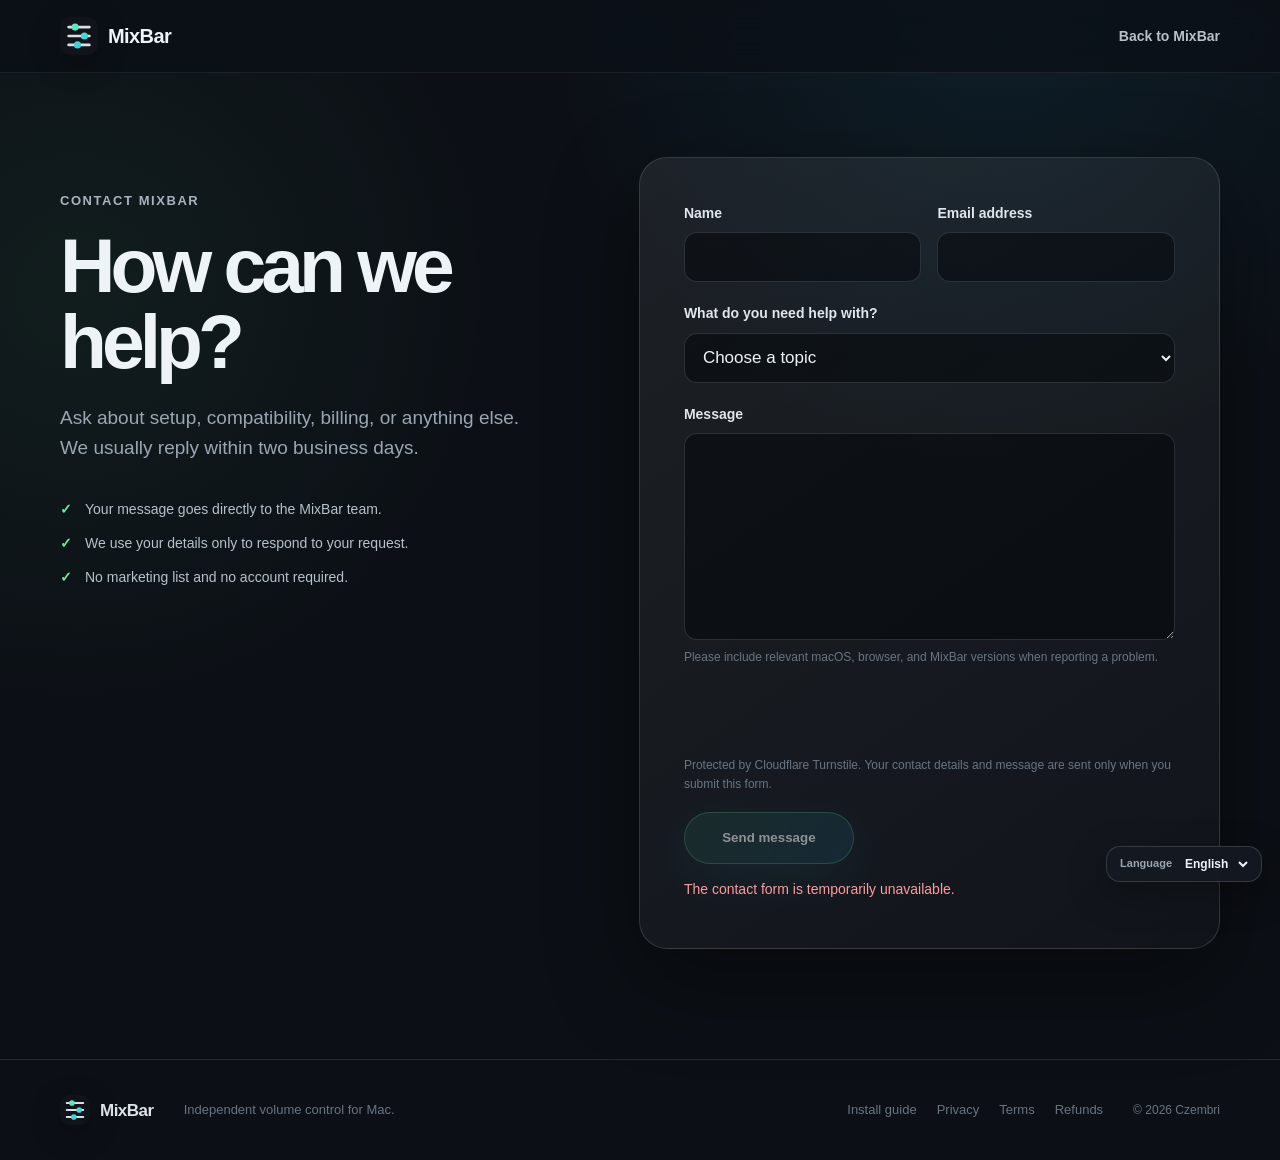
==== contact.html @ eb2a1075 "Switch MixBar to a  one-time purchase" ====
<!doctype html>
<html lang="en">
<head>
  <meta charset="utf-8">
  <meta name="viewport" content="width=device-width, initial-scale=1">
  <meta name="theme-color" content="#0c1016">
  <meta name="description" content="Contact the MixBar team for product, billing, and technical support.">
  <link rel="canonical" href="https://getmixbar.com/contact.html">
  <title>Contact — MixBar</title>
  <link rel="icon" href="assets/mixbar-mark.svg" type="image/svg+xml">
  <link rel="stylesheet" href="styles.css">
  <link rel="stylesheet" href="contact.css">
</head>
<body>
  <a class="skip-link" href="#contact-form">Skip to the contact form</a>
  <header class="site-header">
    <nav class="shell nav" aria-label="Primary navigation">
      <a class="brand" href="index.html"><img src="assets/mixbar-mark.svg" width="38" height="38" alt=""><span>MixBar</span></a>
      <div class="nav-links"><a href="index.html">Back to MixBar</a></div>
    </nav>
  </header>

  <main class="contact-page">
    <section class="shell contact-layout">
      <div class="contact-intro">
        <div class="eyebrow">Contact MixBar</div>
        <h1>How can we help?</h1>
        <p>Ask about setup, compatibility, billing, or anything else. We usually reply within two business days.</p>
        <ul class="contact-promises">
          <li>Your message goes directly to the MixBar team.</li>
          <li>We use your details only to respond to your request.</li>
          <li>No marketing list and no account required.</li>
        </ul>
      </div>

      <div class="contact-card">
        <form id="contact-form" novalidate>
          <div class="field-row">
            <div class="form-field">
              <label for="contact-name">Name</label>
              <input id="contact-name" name="name" type="text" autocomplete="name" minlength="2" maxlength="100" required>
            </div>
            <div class="form-field">
              <label for="contact-email">Email address</label>
              <input id="contact-email" name="email" type="email" inputmode="email" autocomplete="email" maxlength="254" required>
            </div>
          </div>

          <div class="form-field">
            <label for="contact-subject">What do you need help with?</label>
            <select id="contact-subject" name="subject" required>
              <option value="">Choose a topic</option>
              <option value="General question">General question</option>
              <option value="Technical support">Technical support</option>
              <option value="Billing and purchase">Billing and purchase</option>
              <option value="Refund request">Refund request</option>
              <option value="Feedback">Feedback</option>
            </select>
          </div>

          <div class="form-field">
            <label for="contact-message">Message</label>
            <textarea id="contact-message" name="message" rows="7" minlength="20" maxlength="5000" aria-describedby="message-hint" required></textarea>
            <p class="field-hint" id="message-hint">Please include relevant macOS, browser, and MixBar versions when reporting a problem.</p>
          </div>

          <div class="honeypot" aria-hidden="true">
            <label for="contact-company">Company website</label>
            <input id="contact-company" name="company" type="text" tabindex="-1" autocomplete="off">
          </div>
          <input id="contact-started-at" name="startedAt" type="hidden">

          <div id="contact-turnstile" class="turnstile-slot" aria-label="Anti-spam verification"></div>
          <p class="privacy-note">Protected by Cloudflare Turnstile. Your contact details and message are sent only when you submit this form.</p>
          <button class="button button-primary contact-submit" type="submit" disabled>Send message</button>
          <p id="contact-status" class="contact-status" role="status" aria-live="polite"></p>
        </form>
      </div>
    </section>
  </main>

  <footer>
    <div class="shell footer-grid">
      <a class="brand" href="index.html"><img src="assets/mixbar-mark.svg" width="30" height="30" alt=""><span>MixBar</span></a>
      <p>Independent volume control for Mac.</p>
      <div><a href="install.html">Install guide</a><a href="privacy.html">Privacy</a><a href="terms.html">Terms</a><a href="refunds.html">Refunds</a></div>
      <small>© 2026 Czembri</small>
    </div>
  </footer>

  <script src="site-config.js?v=20261002-3"></script>
  <script src="translations.js?v=20261002-3"></script>
  <script src="i18n.js"></script>
  <script src="contact.js"></script>
</body>
</html>
---- styles.css ----
:root {
  --ink: #eef3f7;
  --muted: #9aa6b2;
  --dim: #687481;
  --line: rgba(255, 255, 255, 0.1);
  --panel: #151a22;
  --panel-2: #1b212b;
  --ground: #0c1016;
  --green: #69ee9c;
  --blue: #25bff2;
  --accent: linear-gradient(120deg, var(--green), var(--blue));
  --radius: 24px;
  --shadow: 0 32px 90px rgba(0, 0, 0, 0.45);
}

* { box-sizing: border-box; }
html { scroll-behavior: smooth; }
body {
  margin: 0;
  overflow-x: hidden;
  color: var(--ink);
  background:
    radial-gradient(circle at 78% 2%, rgba(37, 191, 242, 0.08), transparent 28rem),
    radial-gradient(circle at 6% 25%, rgba(105, 238, 156, 0.06), transparent 26rem),
    var(--ground);
  font-family: -apple-system, BlinkMacSystemFont, "SF Pro Text", "Helvetica Neue", sans-serif;
  font-size: 17px;
  line-height: 1.6;
  -webkit-font-smoothing: antialiased;
}

a { color: inherit; text-decoration: none; }
img { display: block; max-width: 100%; }
button, a { -webkit-tap-highlight-color: transparent; }
.shell { width: min(1160px, calc(100% - 44px)); margin-inline: auto; }
.skip-link { position: fixed; top: -80px; left: 16px; padding: 10px 16px; background: white; color: black; z-index: 100; }
.skip-link:focus { top: 16px; }

.sandbox-banner {
  position: relative;
  z-index: 60;
  padding: 9px 20px;
  color: #07120d;
  background: var(--green);
  text-align: center;
  font-size: 13px;
  font-weight: 800;
}

.site-header {
  position: sticky;
  top: 0;
  z-index: 50;
  background: rgba(12, 16, 22, 0.78);
  border-bottom: 1px solid rgba(255,255,255,.07);
  backdrop-filter: blur(20px) saturate(150%);
}
.nav { height: 72px; display: flex; align-items: center; gap: 36px; }
.brand { display: inline-flex; align-items: center; gap: 10px; font: 800 20px/1 "Avenir Next", -apple-system, sans-serif; letter-spacing: -.03em; }
.brand img { border-radius: 10px; box-shadow: 0 8px 30px rgba(0,0,0,.3); }
.nav-links { margin-left: auto; display: flex; align-items: center; gap: 30px; }
.nav-links a { color: #b8c1ca; font-size: 14px; font-weight: 600; }
.nav-links a:hover { color: white; }
.nav-contact {
  color: var(--green);
  font-size: 14px;
  font-weight: 750;
  white-space: nowrap;
}
.nav-contact:hover { color: white; }

.button {
  display: inline-flex;
  align-items: center;
  justify-content: center;
  min-height: 52px;
  padding: 0 24px;
  border: 1px solid rgba(255,255,255,.13);
  border-radius: 999px;
  background: rgba(255,255,255,.06);
  color: white;
  font-weight: 700;
  line-height: 1;
  box-shadow: 0 10px 35px rgba(0,0,0,.2);
  transition: transform .2s ease, border-color .2s ease, background .2s ease;
}
.button:hover { transform: translateY(-2px); border-color: rgba(255,255,255,.25); }
.button-small { min-height: 40px; padding-inline: 18px; font-size: 14px; }
.button-primary {
  justify-content: flex-start;
  gap: 16px;
  padding-block: 14px;
  color: #fff;
  border: 1px solid rgba(105, 238, 156, .36);
  background:
    linear-gradient(120deg, rgba(105, 238, 156, .15), rgba(37, 191, 242, .18)),
    #121b24;
  box-shadow: 0 15px 45px rgba(37, 191, 242, .13);
  line-height: 1.25;
  text-align: left;
  white-space: normal;
}
.button-primary.checkout-link::after {
  content: "↗";
  flex: 0 0 auto;
  margin-left: auto;
  color: var(--green);
  font-size: 1.15em;
  line-height: 1;
}
.button-primary.checkout-link {
  flex-shrink: 0;
  white-space: nowrap;
}
.button-primary:hover {
  border-color: rgba(105, 238, 156, .72);
  background:
    linear-gradient(120deg, rgba(105, 238, 156, .22), rgba(37, 191, 242, .25)),
    #15212b;
  box-shadow: 0 18px 50px rgba(105,238,156,.18);
}
.button-full { width: 100%; }

.hero { min-height: 760px; display: grid; grid-template-columns: 1fr .92fr; align-items: center; gap: 68px; padding-block: 92px 100px; }
.hero-copy, .product-stage { min-width: 0; }
.eyebrow { color: #a8b2bd; font-size: 13px; font-weight: 800; letter-spacing: .12em; text-transform: uppercase; }
.hero .eyebrow { display: flex; align-items: center; gap: 9px; }
.hero .eyebrow span { width: 8px; height: 8px; border-radius: 99px; background: var(--green); box-shadow: 0 0 18px var(--green); }
h1, h2, h3 { font-family: "Avenir Next", -apple-system, sans-serif; margin-top: 0; }
h1 { max-width: 670px; margin-bottom: 28px; font-size: clamp(58px, 7vw, 94px); line-height: .99; letter-spacing: -.065em; }
h1 em { color: transparent; background: var(--accent); background-clip: text; font-style: normal; }
.hero-lede { max-width: 620px; color: #b7c0c9; font-size: 20px; line-height: 1.55; }
.hero-actions { display: flex; align-items: center; gap: 24px; margin-top: 34px; }
.text-link { color: #d6dde4; font-weight: 700; }
.text-link span { margin-left: 4px; color: var(--green); }
.trust-list { display: flex; flex-wrap: wrap; gap: 18px; padding: 0; margin: 32px 0 0; list-style: none; color: var(--dim); font-size: 13px; font-weight: 600; }
.trust-list li::before { content: "✓"; margin-right: 6px; color: var(--green); }

.product-stage { position: relative; min-width: 0; perspective: 1200px; }
.stage-glow { position: absolute; inset: 8% -12% -2%; background: radial-gradient(circle, rgba(37,191,242,.22), rgba(105,238,156,.08) 38%, transparent 70%); filter: blur(35px); }
.menu-panel {
  position: relative;
  width: min(100%, 485px);
  margin-inline: auto;
  padding: 25px;
  overflow: hidden;
  background: linear-gradient(150deg, rgba(28,33,42,.98), rgba(14,18,25,.98));
  border: 1px solid rgba(255,255,255,.15);
  border-radius: 29px;
  box-shadow: var(--shadow);
  transform: rotateY(-5deg) rotateX(1deg);
}
.menu-panel::before { content: ""; position: absolute; inset: 0; pointer-events: none; background: linear-gradient(130deg, rgba(255,255,255,.07), transparent 28%); }
.panel-head, .channel-title, .tabs-label, .panel-foot { display: flex; align-items: center; justify-content: space-between; }
.panel-head { position: relative; margin-bottom: 28px; font: 800 23px/1 "Avenir Next", -apple-system, sans-serif; }
.active-label { display: flex; align-items: center; gap: 7px; color: var(--green); font: 700 13px/1 -apple-system, sans-serif; }
.active-label i, .tabs-label i, .live-dot { width: 7px; height: 7px; border-radius: 50%; background: var(--green); box-shadow: 0 0 10px rgba(105,238,156,.55); }
.master-row, .app-row, .tab-row { display: flex; align-items: center; gap: 16px; }
.round-icon { flex: 0 0 45px; height: 45px; display: grid; place-items: center; border-radius: 50%; background: #454c56; font-size: 25px; }
.channel-main { flex: 1; min-width: 0; }
.channel-title { margin-bottom: 8px; }
.channel-title strong { font-size: 18px; }
.channel-title span, .tab-row > b { color: #aab3bd; font: 700 14px/1 -apple-system, sans-serif; }
.slider { position: relative; height: 6px; border-radius: 99px; background: #3c424d; }
.slider span { position: absolute; inset: 0 auto 0 0; width: var(--level); border-radius: inherit; background: linear-gradient(90deg, #188df6, #23c9f0); }
.slider i { position: absolute; top: 50%; left: var(--level); width: 19px; height: 19px; border-radius: 50%; background: #eef1f3; transform: translate(-50%,-50%); box-shadow: 0 3px 10px rgba(0,0,0,.25); }
.divider { height: 1px; margin: 25px 0; background: var(--line); }
.app-group { padding: 3px 0 13px; }
.app-icon { flex: 0 0 42px; height: 42px; display: grid; place-items: center; border-radius: 11px; color: white; font-size: 20px; font-weight: 900; }
.app-icon.chrome { background: conic-gradient(#f6d647, #eb4c3d, #37ad63, #438bf2, #f6d647); border: 4px solid #f6f7f8; }
.app-icon.music { background: linear-gradient(145deg, #fb4b81, #8d55f7); }
.tabs-card { margin: 16px 0 0 58px; padding: 16px 17px 4px; border-radius: 16px; background: #20252f; border: 1px solid rgba(255,255,255,.05); }
.tabs-label { margin-bottom: 3px; color: #929ca7; font-size: 10px; letter-spacing: .08em; }
.tabs-label span { display: flex; align-items: center; gap: 6px; font-weight: 800; }
.tabs-label b { color: #66717d; font-weight: 600; }
.tab-row { padding: 13px 0; border-top: 1px solid rgba(255,255,255,.07); }
.tabs-label + .tab-row { border-top: 0; }
.tab-orbit { color: #778390; }
.tab-title { display: flex; flex-direction: column; margin-bottom: 9px; line-height: 1.25; }
.tab-title strong { overflow: hidden; font-size: 13px; text-overflow: ellipsis; white-space: nowrap; }
.tab-title small { color: #77838e; }
.slider.small { height: 4px; }
.slider.small i { width: 14px; height: 14px; }
.app-row.compact { margin-top: 16px; }
.panel-foot { margin: 25px -25px -25px; padding: 17px 25px; border-top: 1px solid var(--line); color: #a5afb9; font-size: 13px; }

.problem-strip { border-block: 1px solid var(--line); background: rgba(255,255,255,.018); }
.strip-grid { display: grid; grid-template-columns: repeat(3,1fr); }
.strip-grid p { margin: 0; padding: 28px 20px; color: #8995a0; text-align: center; font-size: 15px; }
.strip-grid p + p { border-left: 1px solid var(--line); }

.section { padding-block: 125px; }
.section-heading { max-width: 760px; margin-bottom: 55px; }
.section-heading h2, .browser-copy h2, .privacy h2, .pricing-copy h2, .closing-cta h2 { margin: 12px 0 0; font-size: clamp(38px, 5vw, 62px); line-height: 1.08; letter-spacing: -.045em; }
.section-intro { max-width: 680px; margin: 20px 0 0; color: var(--muted); font-size: 19px; }
.feature-grid { display: grid; grid-template-columns: repeat(3,1fr); gap: 18px; }
.feature-card { min-height: 295px; padding: 32px; background: linear-gradient(145deg, rgba(255,255,255,.055), rgba(255,255,255,.022)); border: 1px solid var(--line); border-radius: var(--radius); }
.feature-wide { grid-column: span 2; }
.feature-icon { width: 44px; height: 44px; display: grid; place-items: center; margin-bottom: 52px; border-radius: 13px; color: #0b1611; background: var(--accent); font-size: 22px; font-weight: 800; }
.feature-card h3 { margin-bottom: 10px; font-size: 24px; letter-spacing: -.025em; }
.feature-card p { max-width: 540px; margin: 0; color: var(--muted); }
.mini-mixer { display: grid; gap: 13px; margin-top: 28px; }
.mini-mixer span { display: grid; grid-template-columns: 80px 1fr; align-items: center; gap: 16px; color: #9ca7b1; font-size: 12px; }
.mini-mixer i { position: relative; height: 4px; border-radius: 99px; background: #353c47; }
.mini-mixer i::before { content: ""; position: absolute; inset: 0 auto 0 0; width: var(--mini); border-radius: inherit; background: var(--accent); }

.included-section { padding-block: 125px; border-top: 1px solid var(--line); background: linear-gradient(180deg, rgba(255,255,255,.018), transparent); }
.capability-grid { display: grid; grid-template-columns: repeat(2, 1fr); gap: 18px; }
.capability-card { padding: 36px; border: 1px solid var(--line); border-radius: var(--radius); background: #11161d; }
.capability-kicker { margin: 0 0 10px; color: var(--green); font-size: 11px; font-weight: 800; letter-spacing: .12em; text-transform: uppercase; }
.capability-card h3 { margin-bottom: 24px; font-size: 25px; letter-spacing: -.025em; }
.check-list { display: grid; gap: 12px; margin: 0; padding: 0; list-style: none; color: #aeb8c2; font-size: 15px; }
.check-list li { position: relative; padding-left: 25px; }
.check-list li::before { content: "✓"; position: absolute; left: 0; color: var(--green); font-weight: 800; }

.browser-section { padding-block: 125px; overflow: hidden; border-block: 1px solid var(--line); background: #10151d; }
.browser-layout { display: grid; grid-template-columns: .9fr 1fr; align-items: center; gap: 100px; }
.browser-copy p { max-width: 570px; color: var(--muted); font-size: 19px; }
.browser-badges { display: flex; flex-wrap: wrap; gap: 9px; margin-top: 30px; }
.browser-badges span { padding: 7px 13px; border: 1px solid rgba(105,238,156,.2); border-radius: 99px; background: rgba(105,238,156,.07); color: #bceccc; font-size: 12px; font-weight: 700; }
.browser-badges .muted { border-color: var(--line); background: rgba(255,255,255,.03); color: #8995a0; }
.browser-stack { position: relative; min-height: 420px; }
.stack-card { position: absolute; left: 5%; right: 5%; padding: 24px 26px; border: 1px solid rgba(255,255,255,.12); border-radius: 22px; background: #1b222c; box-shadow: 0 25px 70px rgba(0,0,0,.32); }
.stack-card > span, .stack-card > b { font-size: 14px; }
.stack-card > b { float: right; color: var(--dim); }
.back-card { top: 15px; opacity: .38; transform: translateX(45px) rotate(3deg); }
.mid-card { top: 85px; opacity: .65; transform: translateX(-25px) rotate(-2deg); }
.front-card { top: 170px; padding: 29px; background: linear-gradient(145deg, #232b36, #181e27); }
.front-card > div:first-child { display: flex; align-items: center; gap: 11px; }
.front-card small { display: block; margin: 7px 0 28px 18px; color: var(--dim); }
.large-level { position: relative; height: 7px; margin-right: 58px; border-radius: 99px; background: #3a424d; }
.large-level span { display: block; height: 100%; width: var(--level); border-radius: inherit; background: var(--accent); }
.large-level i { position: absolute; top: 50%; left: var(--level); width: 20px; height: 20px; border-radius: 50%; background: white; transform: translate(-50%, -50%); box-shadow: 0 3px 10px rgba(0,0,0,.25); }
.large-level b { position: absolute; top: 50%; left: calc(100% + 16px); color: #acb6c0; font-size: 14px; transform: translateY(-50%); }
.compatibility-wrap { margin-top: 85px; }
.compatibility-table { overflow: hidden; border: 1px solid var(--line); border-radius: 20px; background: rgba(255,255,255,.02); }
.compatibility-row { display: grid; grid-template-columns: .7fr .8fr .8fr 1.7fr; align-items: center; min-height: 66px; border-top: 1px solid var(--line); }
.compatibility-row:first-child { border-top: 0; }
.compatibility-row > * { padding: 15px 22px; }
.compatibility-row span { color: #a9b4be; font-size: 14px; }
.compatibility-head { min-height: 48px; background: rgba(255,255,255,.035); }
.compatibility-head span { color: #6f7c89; font-size: 10px; font-weight: 800; letter-spacing: .1em; text-transform: uppercase; }
.compatibility-note { max-width: 850px; margin: 16px 4px 0; color: var(--dim); font-size: 12px; }

.privacy { padding-block: 110px; }
.privacy-card { display: grid; grid-template-columns: auto 1fr .65fr; align-items: center; gap: 38px; padding: 50px; border: 1px solid rgba(105,238,156,.18); border-radius: 28px; background: linear-gradient(120deg, rgba(105,238,156,.07), rgba(37,191,242,.04)); }
.privacy-seal { width: 88px; height: 88px; display: grid; place-items: center; border-radius: 24px; color: var(--green); background: rgba(105,238,156,.08); border: 1px solid rgba(105,238,156,.15); font-size: 48px; }
.privacy h2 { font-size: clamp(34px, 4vw, 50px); }
.privacy p { max-width: 650px; color: var(--muted); }
.privacy ul { margin: 0; padding: 0; list-style: none; color: #b7c1cb; font-size: 14px; }
.privacy li { padding: 6px 0; }
.privacy li::before { content: "✓"; margin-right: 9px; color: var(--green); }

.steps { display: grid; grid-template-columns: repeat(3,1fr); gap: 1px; margin: 0; padding: 0; overflow: hidden; border: 1px solid var(--line); border-radius: var(--radius); list-style: none; background: var(--line); }
.steps li { min-height: 280px; padding: 35px; background: #11161d; }
.steps span { display: inline-block; margin-bottom: 65px; color: var(--green); font: 800 13px/1 "Avenir Next", -apple-system, sans-serif; }
.steps h3 { font-size: 22px; }
.steps p { color: var(--muted); }

.pricing-section { padding-block: 125px; border-block: 1px solid var(--line); background: linear-gradient(140deg, #101921, #0d1218 58%); }
.pricing-layout { display: grid; grid-template-columns: 1fr 470px; align-items: center; gap: 100px; }
.pricing-copy p { max-width: 520px; color: var(--muted); font-size: 19px; }
.price-card { position: relative; padding: 40px; border: 1px solid rgba(255,255,255,.15); border-radius: 28px; background: linear-gradient(150deg, rgba(255,255,255,.09), rgba(255,255,255,.035)); box-shadow: var(--shadow); }
.launch-pill { display: inline-flex; padding: 7px 11px; border-radius: 99px; color: #b8efcb; background: rgba(105,238,156,.1); font-size: 11px; font-weight: 800; letter-spacing: .09em; text-transform: uppercase; }
.price { display: flex; align-items: flex-start; gap: 4px; margin: 21px 0 0; font: 800 78px/.9 "Avenir Next", -apple-system, sans-serif; letter-spacing: -.06em; }
.price > span { margin-top: 8px; font-size: 26px; }
.price small { align-self: flex-end; margin: 0 0 7px 9px; color: var(--muted); font: 600 13px/1.2 -apple-system, sans-serif; letter-spacing: 0; }
.regular-price { margin: 13px 0 28px; color: var(--dim); font-size: 13px; }
.price-card ul { padding: 24px 0; margin: 0; border-top: 1px solid var(--line); list-style: none; }
.price-card li { padding: 6px 0; color: #c5cdd5; font-size: 14px; }
.price-card li::before { content: "✓"; margin-right: 10px; color: var(--green); }
.price-note { margin: 13px 0 0; color: var(--dim); text-align: center; font-size: 11px; }
.checkout-trust { display: flex; flex-wrap: wrap; justify-content: center; gap: 7px 15px; margin-top: 17px; color: #7d8995; font-size: 10px; }
.checkout-trust span::before { content: "✓"; margin-right: 5px; color: var(--green); }

.faq-list { border-top: 1px solid var(--line); }
.faq details { border-bottom: 1px solid var(--line); }
.faq summary { position: relative; padding: 25px 48px 25px 0; cursor: pointer; list-style: none; font: 700 19px/1.35 "Avenir Next", -apple-system, sans-serif; }
.faq summary::-webkit-details-marker { display: none; }
.faq summary::after { content: "+"; position: absolute; right: 8px; top: 24px; color: var(--green); font-size: 25px; font-weight: 400; }
.faq details[open] summary::after { content: "−"; }
.faq details p { max-width: 760px; margin: -7px 0 25px; color: var(--muted); }

.closing-cta { padding-block: 125px; text-align: center; }
.closing-cta img { margin-inline: auto; border-radius: 18px; }
.closing-cta h2 { margin-top: 24px; }
.closing-cta p { color: var(--muted); font-size: 18px; }
.closing-cta .button { margin-top: 14px; }

footer { padding-block: 35px; border-top: 1px solid var(--line); color: var(--dim); }
.footer-grid { display: grid; grid-template-columns: auto 1fr auto auto; align-items: center; gap: 30px; }
.footer-grid .brand { color: #dbe2e8; font-size: 17px; }
.footer-grid p { margin: 0; font-size: 13px; }
.footer-grid > div { display: flex; flex-wrap: wrap; gap: 8px 20px; font-size: 13px; }
.footer-grid a:hover { color: white; }
.footer-grid small { font-size: 12px; }

.language-picker {
  position: fixed;
  right: 18px;
  bottom: 18px;
  z-index: 90;
  display: flex;
  align-items: center;
  gap: 9px;
  padding: 8px 10px 8px 13px;
  border: 1px solid rgba(255,255,255,.14);
  border-radius: 14px;
  background: rgba(21,26,34,.92);
  box-shadow: 0 12px 36px rgba(0,0,0,.34);
  backdrop-filter: blur(18px);
}
.language-picker label { color: var(--muted); font-size: 11px; font-weight: 700; }
.language-picker select {
  max-width: 105px;
  border: 0;
  outline: 0;
  background: transparent;
  color: var(--ink);
  font: 700 12px/1 -apple-system, sans-serif;
}

.translation-notice {
  border-left: 3px solid var(--green);
  color: var(--muted);
  font-size: 14px;
  padding-left: 12px;
}

.reveal { opacity: 0; transform: translateY(18px); transition: opacity .65s ease, transform .65s ease; }
.reveal.visible { opacity: 1; transform: none; }

.legal { max-width: 760px; padding-block: 100px 140px; }
.legal h1 { font-size: clamp(48px, 7vw, 72px); }
.legal h2 { margin-top: 46px; font-size: 25px; }
.legal p, .legal li { color: var(--muted); }
.legal .updated { color: var(--dim); font-size: 13px; }

.download-page {
  min-height: 100vh;
  display: grid;
  place-items: center;
  padding: 40px 22px;
  background:
    radial-gradient(circle at 50% 0, rgba(37, 191, 242, .13), transparent 34rem),
    radial-gradient(circle at 15% 85%, rgba(105, 238, 156, .08), transparent 30rem),
    var(--ground);
}
.download-page .legal-shell {
  width: min(720px, 100%);
  margin: auto;
  padding: clamp(34px, 6vw, 64px);
  border: 1px solid rgba(255, 255, 255, .13);
  border-radius: 30px;
  background: linear-gradient(145deg, rgba(27, 33, 43, .96), rgba(14, 18, 25, .98));
  box-shadow: var(--shadow);
  text-align: center;
}
.download-page .brand {
  width: fit-content;
  margin: 0 auto 42px;
}
.download-page .brand img {
  width: 42px;
  height: 42px;
  border-radius: 12px;
}
.download-page .eyebrow { margin: 0 0 14px; color: var(--green); }
.download-page h1 {
  max-width: 640px;
  margin: 0 auto 24px;
  font-size: clamp(42px, 6vw, 68px);
  line-height: 1.03;
  letter-spacing: -.05em;
}
.download-page #download-status {
  max-width: 590px;
  margin: 0 auto 28px;
  color: var(--muted);
}
.download-page #secure-download { min-width: min(100%, 290px); }
.download-page #download-help {
  margin-top: 38px;
  padding-top: 34px;
  border-top: 1px solid var(--line);
  text-align: left;
}
.download-page #download-help h2 { margin-bottom: 20px; text-align: center; font-size: 25px; }
.download-page #download-help ol { max-width: 570px; margin: 0 auto; padding-left: 25px; color: var(--muted); }
.download-page #download-help li + li { margin-top: 8px; }
.download-page #download-help a,
.download-page .legal-contact a { color: var(--green); text-decoration: underline; text-underline-offset: 3px; }
.download-page .legal-contact { margin: 30px 0 0; color: var(--dim); font-size: 14px; }

@media (max-width: 940px) {
  .nav-links { display: none; }
  .nav-contact { margin-left: auto; }
  .hero { grid-template-columns: 1fr; gap: 75px; padding-top: 75px; }
  .hero-copy { text-align: center; }
  .hero .eyebrow, .hero-actions, .trust-list { justify-content: center; }
  .hero-lede { margin-inline: auto; }
  .menu-panel { transform: none; }
  .feature-grid { grid-template-columns: repeat(2,1fr); }
  .capability-grid { grid-template-columns: 1fr; }
  .browser-layout, .pricing-layout { grid-template-columns: 1fr; gap: 65px; }
  .browser-stack { max-width: 600px; width: 100%; margin-inline: auto; }
  .privacy-card { grid-template-columns: auto 1fr; }
  .privacy-card ul { grid-column: 2; }
  .steps { grid-template-columns: 1fr; }
  .steps li { min-height: 0; }
  .steps span { margin-bottom: 35px; }
  .price-card { width: min(100%, 520px); }
}

@media (max-width: 650px) {
  body { font-size: 16px; }
  .shell { width: min(calc(100% - 28px), 1160px); }
  .nav { height: 64px; gap: 12px; }
  .nav .brand { flex-shrink: 0; }
  .nav-contact { font-size: 12px; }
  .nav .button { min-height: 36px; padding-inline: 14px; font-size: 12px; }
  .hero { min-height: auto; padding-block: 60px 80px; }
  h1 { font-size: clamp(42px, 12vw, 54px); }
  .hero-lede { font-size: 17px; }
  .hero-actions { flex-direction: column; gap: 17px; }
  .button-primary.checkout-link { width: 100%; max-width: 420px; padding-inline: 18px; gap: 10px; font-size: 14px; white-space: nowrap; }
  .trust-list { gap: 8px 14px; }
  .menu-panel { padding: 19px; border-radius: 22px; }
  .tabs-card { margin-left: 0; }
  .panel-foot { margin-inline: -19px; margin-bottom: -19px; padding-inline: 19px; }
  .strip-grid { grid-template-columns: 1fr; }
  .strip-grid p + p { border-left: 0; border-top: 1px solid var(--line); }
  .section, .browser-section, .pricing-section { padding-block: 85px; }
  .feature-grid { grid-template-columns: 1fr; }
  .feature-wide { grid-column: auto; }
  .feature-card { min-height: 0; }
  .feature-icon { margin-bottom: 36px; }
  .browser-stack { min-height: 360px; }
  .front-card { top: 145px; }
  .compatibility-wrap { margin-top: 55px; }
  .compatibility-head { display: none; }
  .compatibility-row { grid-template-columns: 1fr; gap: 6px; padding: 19px 20px; }
  .compatibility-row > * { padding: 0; }
  .compatibility-row span { display: flex; justify-content: space-between; gap: 18px; }
  .compatibility-row span::before { content: attr(data-label); color: #65717d; font-size: 10px; font-weight: 800; letter-spacing: .08em; text-transform: uppercase; }
  .privacy-card { grid-template-columns: 1fr; padding: 30px; }
  .privacy-card ul { grid-column: auto; }
  .pricing-layout { gap: 45px; }
  .price-card { padding: 28px; }
  .price { font-size: 65px; }
  .footer-grid { grid-template-columns: 1fr auto; }
  .footer-grid p { display: none; }
  .footer-grid > div { grid-row: 2; max-width: 270px; }
  .footer-grid small { grid-row: 2; text-align: right; }
  .language-picker { right: 10px; bottom: 10px; }
  .language-picker label { display: none; }
  .download-page { padding: 14px; }
  .download-page .legal-shell { padding: 32px 22px; border-radius: 24px; }
  .download-page .brand { margin-bottom: 32px; }
  .download-page h1 { font-size: clamp(39px, 12vw, 54px); }
}

@media (prefers-reduced-motion: reduce) {
  html { scroll-behavior: auto; }
  *, *::before, *::after { transition-duration: .001ms !important; animation-duration: .001ms !important; }
  .reveal { opacity: 1; transform: none; }
}
---- contact.css ----
.contact-page {
  min-height: calc(100vh - 154px);
  display: grid;
  align-items: center;
  padding-block: 84px 110px;
}

.contact-layout {
  display: grid;
  grid-template-columns: minmax(0, .82fr) minmax(520px, 1fr);
  align-items: start;
  gap: clamp(48px, 8vw, 110px);
}

.contact-intro {
  padding-top: 34px;
}

.contact-intro h1 {
  margin: 15px 0 24px;
  font-size: clamp(48px, 6vw, 78px);
}

.contact-intro > p {
  max-width: 520px;
  color: var(--muted);
  font-size: 19px;
}

.contact-promises {
  display: grid;
  gap: 12px;
  margin: 34px 0 0;
  padding: 0;
  color: #b7c1cb;
  list-style: none;
  font-size: 14px;
}

.contact-promises li {
  position: relative;
  padding-left: 25px;
}

.contact-promises li::before {
  position: absolute;
  left: 0;
  color: var(--green);
  content: "✓";
  font-weight: 800;
}

.contact-card {
  padding: clamp(26px, 4vw, 44px);
  border: 1px solid rgba(255, 255, 255, .13);
  border-radius: 28px;
  background: linear-gradient(145deg, rgba(255, 255, 255, .07), rgba(255, 255, 255, .025));
  box-shadow: var(--shadow);
}

.field-row {
  display: grid;
  grid-template-columns: 1fr 1fr;
  gap: 16px;
}

.form-field {
  display: grid;
  gap: 8px;
  margin-bottom: 20px;
}

.form-field label {
  color: #dfe6ec;
  font-size: 14px;
  font-weight: 700;
}

.form-field input,
.form-field select,
.form-field textarea {
  width: 100%;
  border: 1px solid rgba(255, 255, 255, .13);
  border-radius: 13px;
  outline: 0;
  background: rgba(5, 8, 12, .55);
  color: var(--ink);
  font: inherit;
  transition: border-color .18s ease, box-shadow .18s ease;
}

.form-field input,
.form-field select {
  min-height: 50px;
  padding: 0 14px;
}

.form-field textarea {
  min-height: 164px;
  padding: 13px 14px;
  line-height: 1.5;
  resize: vertical;
}

.form-field input:focus,
.form-field select:focus,
.form-field textarea:focus {
  border-color: rgba(105, 238, 156, .7);
  box-shadow: 0 0 0 3px rgba(105, 238, 156, .1);
}

.field-hint,
.privacy-note {
  margin: 0;
  color: var(--dim);
  font-size: 12px;
}

.turnstile-slot {
  min-height: 66px;
  margin-top: 4px;
}

.privacy-note {
  margin: 3px 0 18px;
}

.contact-submit {
  justify-content: center;
  min-width: 170px;
  text-align: center;
  cursor: pointer;
}

.contact-submit:disabled {
  cursor: not-allowed;
  opacity: .52;
  transform: none;
}

.contact-status {
  min-height: 26px;
  margin: 14px 0 0;
  color: var(--muted);
  font-size: 14px;
}

.contact-status.success { color: var(--green); }
.contact-status.error { color: #ff9b9b; }

.honeypot {
  position: absolute !important;
  width: 1px !important;
  height: 1px !important;
  overflow: hidden !important;
  clip: rect(0 0 0 0) !important;
  clip-path: inset(50%) !important;
  white-space: nowrap !important;
}

@media (max-width: 860px) {
  .contact-layout { grid-template-columns: 1fr; }
  .contact-intro { padding-top: 0; }
}

@media (max-width: 560px) {
  .contact-page { padding-block: 48px 80px; }
  .field-row { grid-template-columns: 1fr; gap: 0; }
  .contact-card { padding: 24px 20px; border-radius: 22px; }
  .contact-submit { width: 100%; }
}
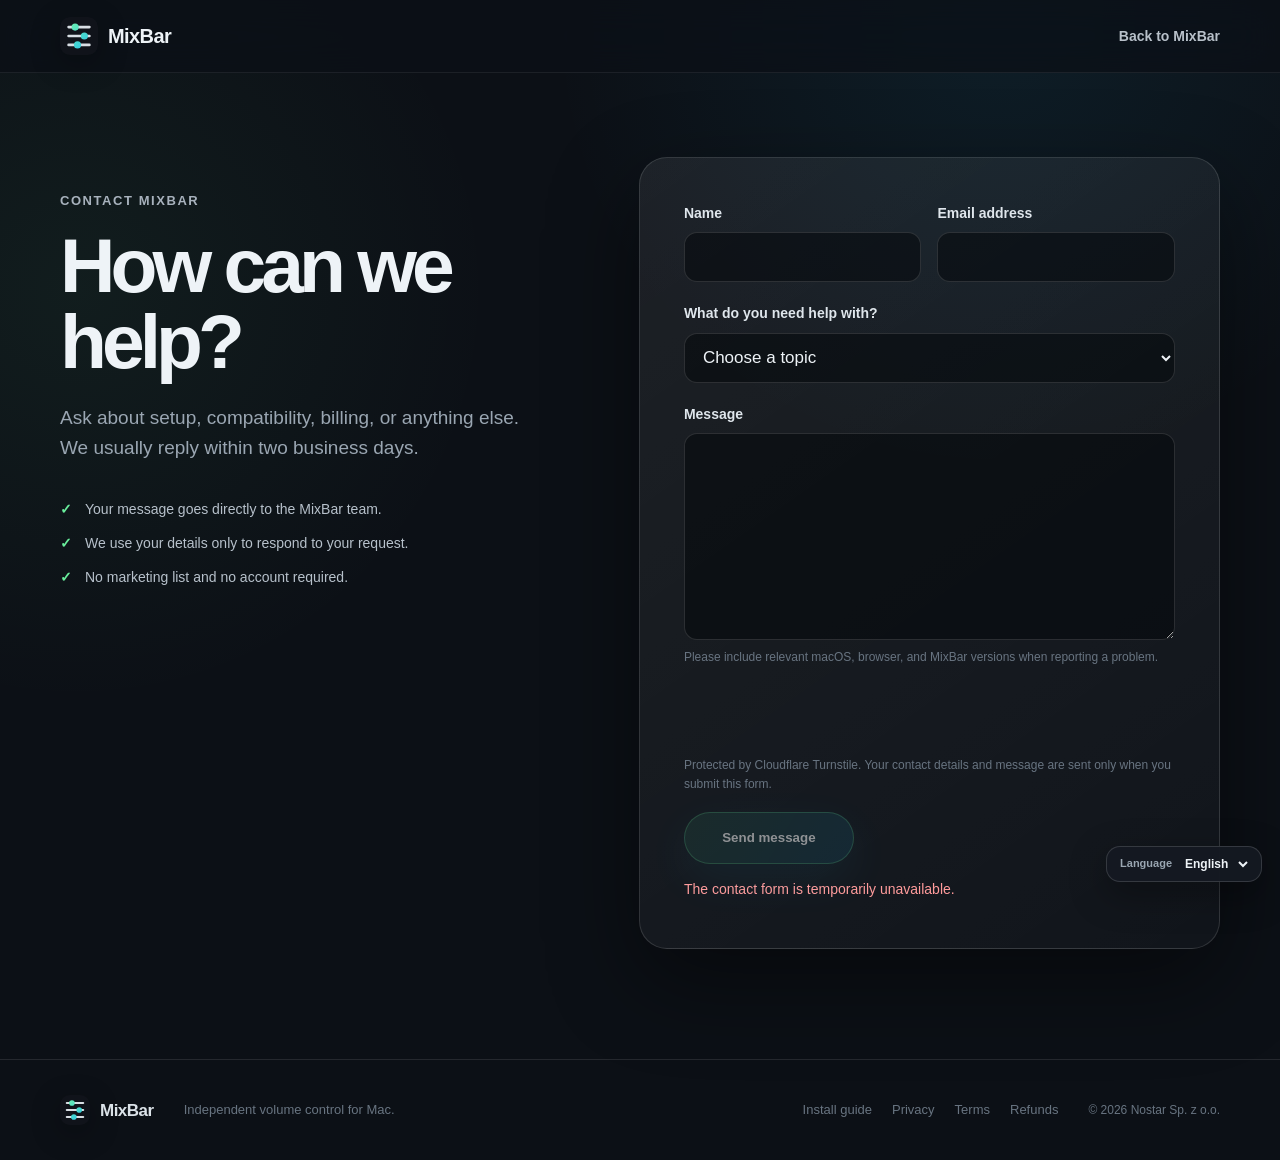
==== commit 172dba2f: "Prepare MixBar public launch" ====
--- a/contact.html
+++ b/contact.html
@@ -84,12 +84,12 @@
       <a class="brand" href="index.html"><img src="assets/mixbar-mark.svg" width="30" height="30" alt=""><span>MixBar</span></a>
       <p>Independent volume control for Mac.</p>
       <div><a href="install.html">Install guide</a><a href="privacy.html">Privacy</a><a href="terms.html">Terms</a><a href="refunds.html">Refunds</a></div>
-      <small>© 2026 Czembri</small>
+      <small>© 2026 Nostar Sp. z o.o.</small>
     </div>
   </footer>
 
-  <script src="site-config.js?v=20261002-3"></script>
-  <script src="translations.js?v=20261002-3"></script>
+  <script src="site-config.js?v=20261013-2"></script>
+  <script src="translations.js?v=20261013-1"></script>
   <script src="i18n.js"></script>
   <script src="contact.js"></script>
 </body>
--- a/styles.css
+++ b/styles.css
@@ -68,6 +68,13 @@
   white-space: nowrap;
 }
 .nav-contact:hover { color: white; }
+.nav-restore {
+  color: #b8c1ca;
+  font-size: 14px;
+  font-weight: 650;
+  white-space: nowrap;
+}
+.nav-restore:hover { color: white; }
 
 .button {
   display: inline-flex;
@@ -120,6 +127,15 @@
   box-shadow: 0 18px 50px rgba(105,238,156,.18);
 }
 .button-full { width: 100%; }
+.restore-purchase-link {
+  display: block;
+  margin: 14px auto 0;
+  color: var(--green);
+  text-align: center;
+  font-size: 14px;
+  font-weight: 700;
+}
+.restore-purchase-link:hover { color: white; }
 
 .hero { min-height: 760px; display: grid; grid-template-columns: 1fr .92fr; align-items: center; gap: 68px; padding-block: 92px 100px; }
 .hero-copy, .product-stage { min-width: 0; }
@@ -394,7 +410,7 @@
 
 @media (max-width: 940px) {
   .nav-links { display: none; }
-  .nav-contact { margin-left: auto; }
+  .nav-restore { margin-left: auto; }
   .hero { grid-template-columns: 1fr; gap: 75px; padding-top: 75px; }
   .hero-copy { text-align: center; }
   .hero .eyebrow, .hero-actions, .trust-list { justify-content: center; }
@@ -418,6 +434,7 @@
   .nav { height: 64px; gap: 12px; }
   .nav .brand { flex-shrink: 0; }
   .nav-contact { font-size: 12px; }
+  .nav-restore { font-size: 12px; }
   .nav .button { min-height: 36px; padding-inline: 14px; font-size: 12px; }
   .hero { min-height: auto; padding-block: 60px 80px; }
   h1 { font-size: clamp(42px, 12vw, 54px); }
